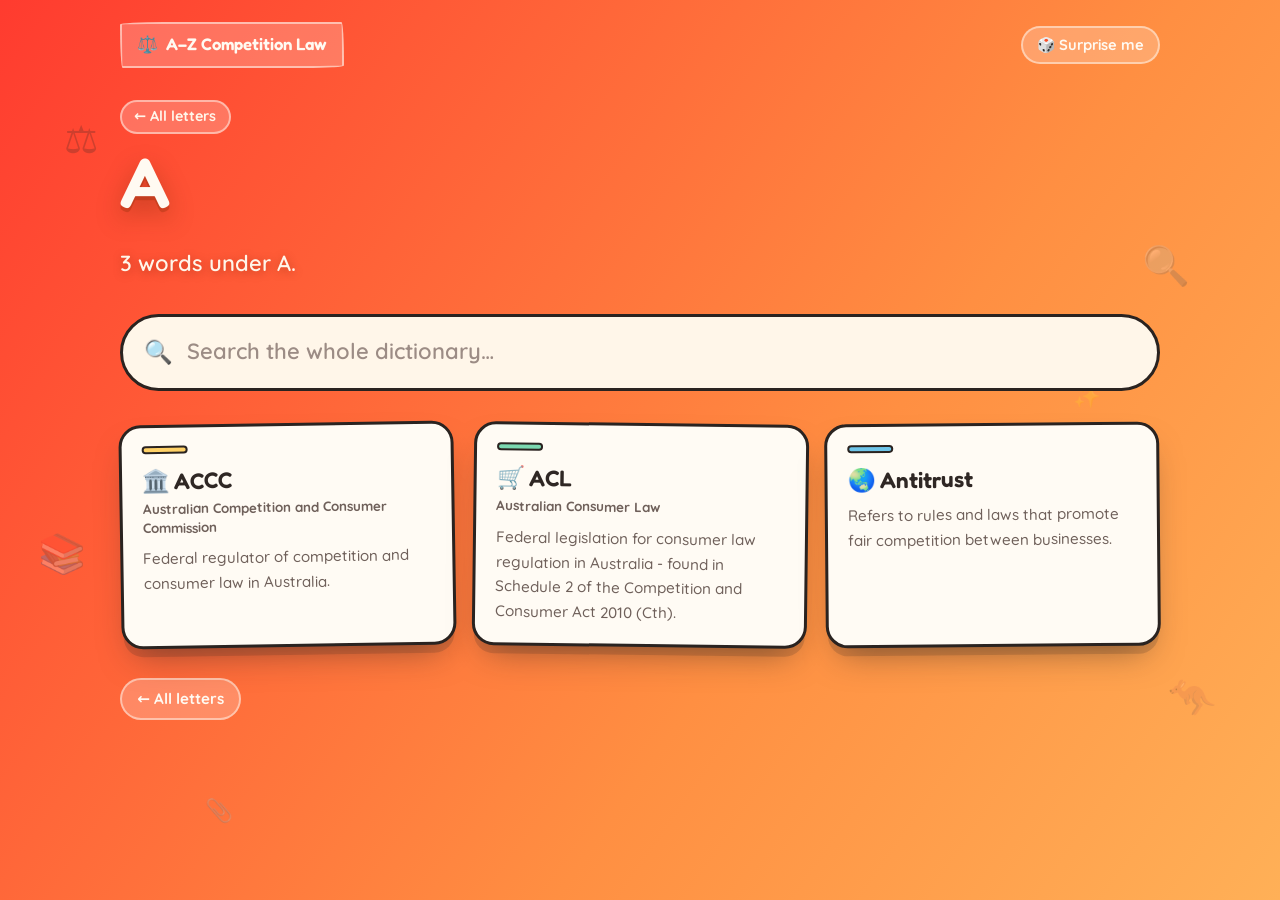
==== docs/a/index.html @ aa7a6200 "Initial commit" ====
<!doctype html>
<html lang="en-AU" data-root="../">
<head>
  <meta charset="utf-8">
  <meta name="viewport" content="width=device-width, initial-scale=1">
  <title>A — A–Z Competition Law Dictionary</title>
  <meta name="description" content="Australian competition law words beginning with A: ACCC, ACL, Antitrust.">
  <meta name="color-scheme" content="light">
  <meta name="theme-color" content="#ff5a33">
  <meta property="og:title" content="A — A–Z Competition Law Dictionary">
  <meta property="og:description" content="Australian competition law words beginning with A: ACCC, ACL, Antitrust.">
  <meta property="og:type" content="website">
  <link rel="canonical" href="https://nwbort.github.io/a-z-competition-law/a/">
  <link rel="icon" href="../icon.svg" type="image/svg+xml">
  <link rel="stylesheet" href="../style.css">
</head>
<body>
  <a class="skip" href="#main">Skip to content</a>
  <div class="doodles" aria-hidden="true"><span class="doodle">⚖️</span><span class="doodle">🔍</span><span class="doodle">📚</span><span class="doodle">🦘</span><span class="doodle">✨</span><span class="doodle">📎</span></div>

  <div class="shell">
    <header class="site-head">
      <a class="brand" href="../"><span aria-hidden="true">⚖️</span> A–Z Competition Law</a>
      <nav class="head-nav" aria-label="Site">
        
        <button class="pill" type="button" data-random hidden>🎲 Surprise me</button>
      </nav>
    </header>

    <main id="main">
      <section class="term-head">
        <a class="eyebrow" href="../">← All letters</a>
        <h1>A</h1>
      </section>

      <p class="hero-sub" style="margin-left:0;text-align:left">3 words under A.</p>

      <form class="searchbox panel" data-search hidden role="search">
        <label class="sr-only" for="q">Search the dictionary</label>
        <span class="glass" aria-hidden="true">🔍</span>
        <input id="q" type="search" autocomplete="off" placeholder="Search the whole dictionary…">
        <p class="sr-only" data-search-status role="status" aria-live="polite"></p>
      </form>
      <div class="results" data-results></div>


      <div data-browse>
        <section class="panel">
          <ul class="terms">
          <li>
            <a class="term-card" href="../a/accc/" style="--tile: var(--accent-a); --tilt: -0.9deg;">
              <h3><span aria-hidden="true">🏛️</span> ACCC</h3>
              <span class="aka">Australian Competition and Consumer Commission</span>
              <p>Federal regulator of competition and consumer law in Australia.</p>
            </a>
          </li>
          <li>
            <a class="term-card" href="../a/acl/" style="--tile: var(--accent-b); --tilt: 0.7deg;">
              <h3><span aria-hidden="true">🛒</span> ACL</h3>
              <span class="aka">Australian Consumer Law</span>
              <p>Federal legislation for consumer law regulation in Australia - found in Schedule 2 of the Competition and Consumer Act 2010 (Cth).</p>
            </a>
          </li>
          <li>
            <a class="term-card" href="../a/antitrust/" style="--tile: var(--accent-c); --tilt: -0.5deg;">
              <h3><span aria-hidden="true">🌏</span> Antitrust</h3>
              
              <p>Refers to rules and laws that promote fair competition between businesses.</p>
            </a>
          </li>
          </ul>
        </section>
      </div>

      <nav class="pager" aria-label="Letters">
        <a href="../">← All letters</a>
      </nav>

    </main>
  </div>

  <script src="../terms-index.js"></script>
  <script src="../app.js"></script>
</body>
</html>
---- docs/style.css ----
/* ==========================================================================
   A–Z Competition Law Dictionary
   A cheerful, hand-drawn stylesheet. No external requests, ever.
   ========================================================================== */

/* --- Self-hosted fonts (OFL, see fonts/OFL.txt) ------------------------- */
@font-face {
  font-family: 'Fredoka';
  src: url('fonts/fredoka-latin-var.woff2') format('woff2');
  font-weight: 300 700;
  font-stretch: 100%;
  font-style: normal;
  font-display: swap;
}
@font-face {
  font-family: 'Quicksand';
  src: url('fonts/quicksand-latin-var.woff2') format('woff2');
  font-weight: 300 700;
  font-style: normal;
  font-display: swap;
}

/* --- Tokens ------------------------------------------------------------- */
:root {
  --ember-1: #ff3b2f;
  --ember-2: #ff8f42;
  --ember-3: #ffb057;

  --paper: #fffbf4;
  --paper-2: #fff6e9;
  --ink: #2f2724;
  --ink-soft: #6f605a;
  --ink-faint: #9c8c85;
  --outline: #2a2320;
  --ribbon: #fbd46d;
  --ribbon-deep: #f2bd44;

  --shadow-hard: rgba(42, 35, 32, 0.9);
  --card-shadow: 0 10px 0 -2px rgba(42, 35, 32, 0.16), 0 18px 34px -14px rgba(42, 35, 32, 0.5);

  --accent-a: #ffd166;
  --accent-b: #7bd8b0;
  --accent-c: #6ec5e9;
  --accent-d: #c4a2f0;
  --accent-e: #ff9fb2;
  --accent-f: #ffa45b;

  --page-bg: linear-gradient(125deg, var(--ember-1) 0%, var(--ember-2) 62%, var(--ember-3) 100%);
  --chip-bg: rgba(255, 255, 255, 0.22);
  --chip-ink: #fffaf2;
  --ghost-bg: rgba(255, 255, 255, 0.14);
  --ghost-ink: rgba(255, 250, 242, 0.72);
  --ghost-line: rgba(255, 250, 242, 0.5);

  --wobble-1: 255px 15px 225px 15px / 15px 225px 15px 255px;
  --wobble-2: 15px 225px 15px 255px / 255px 15px 225px 15px;
  --wobble-3: 200px 25px 180px 30px / 28px 190px 22px 210px;

  --step: clamp(1rem, 0.6rem + 1.2vw, 1.375rem);
}

/* --- Reset-ish ---------------------------------------------------------- */
*, *::before, *::after { box-sizing: border-box; }
html { -webkit-text-size-adjust: 100%; scroll-behavior: smooth; }

body {
  margin: 0;
  min-height: 100vh;
  font-family: 'Quicksand', ui-rounded, 'Segoe UI', system-ui, sans-serif;
  font-size: var(--step);
  line-height: 1.62;
  color: var(--ink);
  background: var(--ember-2);
  overflow-x: hidden;
}

/* The gradient lives on its own fixed layer. Painting it here rather than as a
   `background-attachment: fixed` on <body> avoids the seam browsers draw where
   a fixed background meets a page taller than the viewport. */
body::before {
  content: '';
  position: fixed;
  inset: 0;
  z-index: -1;
  background: var(--page-bg);
}

h1, h2, h3, .display { font-family: 'Fredoka', 'Quicksand', ui-rounded, system-ui, sans-serif; }

img, svg { max-width: 100%; }

a { color: inherit; }

:focus-visible {
  outline: 3px dashed var(--outline);
  outline-offset: 3px;
  border-radius: 6px;
}

.skip {
  position: absolute;
  left: -9999px;
  top: 0;
  background: var(--paper);
  color: var(--ink);
  padding: 0.7em 1.1em;
  border-radius: 0 0 14px 0;
  font-weight: 700;
  z-index: 99;
}
.skip:focus { left: 0; }

.sr-only {
  position: absolute;
  width: 1px; height: 1px;
  padding: 0; margin: -1px;
  overflow: hidden;
  clip: rect(0 0 0 0);
  white-space: nowrap;
  border: 0;
}

/* --- Floating doodles --------------------------------------------------- */
.doodles {
  position: fixed;
  inset: 0;
  pointer-events: none;
  z-index: 0;
  overflow: hidden;
}
.doodle {
  position: absolute;
  font-size: clamp(1.6rem, 3vw, 2.6rem);
  opacity: 0.24;
  animation: bob 9s ease-in-out infinite;
  filter: saturate(1.1);
}
.doodle:nth-child(1) { top: 12%; left: 5%;  animation-delay: -0.4s; }
.doodle:nth-child(2) { top: 26%; right: 7%; animation-delay: -2.1s; }
.doodle:nth-child(3) { top: 58%; left: 3%;  animation-delay: -4.3s; }
.doodle:nth-child(4) { top: 74%; right: 5%; animation-delay: -1.3s; }
.doodle:nth-child(5) { top: 42%; right: 14%; animation-delay: -6.0s; font-size: 1.4rem; }
.doodle:nth-child(6) { top: 88%; left: 16%; animation-delay: -3.2s; font-size: 1.4rem; }

@keyframes bob {
  0%, 100% { transform: translateY(0) rotate(-6deg); }
  50%      { transform: translateY(-16px) rotate(8deg); }
}

/* --- Shell -------------------------------------------------------------- */
.shell {
  position: relative;
  z-index: 1;
  width: min(1040px, 100% - 2.4rem);
  margin-inline: auto;
}

main { padding-bottom: 3.5rem; }

.site-head {
  display: flex;
  flex-wrap: wrap;
  align-items: center;
  gap: 0.7rem 1rem;
  padding: 1.4rem 0 0.4rem;
}

.brand {
  display: inline-flex;
  align-items: center;
  gap: 0.5rem;
  font-family: 'Fredoka', sans-serif;
  font-weight: 600;
  font-size: 1.05rem;
  color: #fffaf2;
  text-decoration: none;
  padding: 0.42em 0.9em;
  background: var(--chip-bg);
  border: 2px solid rgba(255, 250, 242, 0.55);
  border-radius: var(--wobble-1);
  transition: transform 0.18s ease, background 0.18s ease;
}
.brand:hover { transform: rotate(-1.6deg) scale(1.03); background: rgba(255, 255, 255, 0.33); }

.head-nav {
  margin-left: auto;
  display: flex;
  align-items: center;
  gap: 0.45rem;
  flex-wrap: wrap;
}

.pill {
  font: inherit;
  font-weight: 700;
  font-size: 0.92rem;
  color: #fffaf2;
  text-decoration: none;
  background: var(--chip-bg);
  border: 2px solid rgba(255, 250, 242, 0.5);
  border-radius: 999px;
  padding: 0.36em 0.95em;
  cursor: pointer;
  transition: transform 0.16s ease, background 0.16s ease;
}
.pill:hover { transform: translateY(-2px) rotate(1.5deg); background: rgba(255, 255, 255, 0.32); }
.pill[aria-current='page'] { background: var(--ribbon); color: var(--outline); border-color: var(--outline); }

/* --- Ribbon banner ------------------------------------------------------ */
.hero { text-align: center; padding: 1.6rem 0 0.5rem; }

.ribbon {
  position: relative;
  display: inline-block;
  max-width: 100%;
  background: var(--ribbon);
  border: 3px solid var(--outline);
  border-radius: var(--wobble-3);
  padding: 1.1rem clamp(1.4rem, 5vw, 3.2rem);
  box-shadow: 6px 7px 0 -1px var(--ribbon-deep), 10px 12px 0 -2px rgba(42, 35, 32, 0.28);
  transform: rotate(-1.2deg);
}
.ribbon::before, .ribbon::after {
  content: '';
  position: absolute;
  top: 18%;
  width: clamp(18px, 4vw, 40px);
  height: 64%;
  background: var(--ribbon);
  border: 3px solid var(--outline);
  z-index: -1;
}
.ribbon::before {
  left: clamp(-34px, -3.6vw, -16px);
  clip-path: polygon(100% 0, 100% 100%, 0 78%, 30% 50%, 0 22%);
  border-radius: 8px 0 0 8px;
}
.ribbon::after {
  right: clamp(-34px, -3.6vw, -16px);
  clip-path: polygon(0 0, 0 100%, 100% 78%, 70% 50%, 100% 22%);
  border-radius: 0 8px 8px 0;
}

.ribbon h1 {
  margin: 0;
  font-size: clamp(1.5rem, 1rem + 2.6vw, 2.7rem);
  line-height: 1.14;
  font-weight: 600;
  color: var(--outline);
  letter-spacing: -0.01em;
}
.ribbon .tag {
  display: block;
  font-family: 'Quicksand', sans-serif;
  font-weight: 700;
  font-size: 0.72em;
  color: #6b4f16;
}

.hero-sub {
  max-width: 46ch;
  margin: 1.6rem auto 0;
  color: #fff6ea;
  font-weight: 600;
  text-shadow: 0 2px 10px rgba(120, 40, 10, 0.42);
}

/* --- Cards -------------------------------------------------------------- */
.card {
  background: var(--paper);
  border: 3px solid var(--outline);
  border-radius: 26px;
  box-shadow: var(--card-shadow);
  padding: clamp(1.2rem, 3vw, 2rem);
}

.panel { margin: 2rem 0; }

.panel-title {
  display: flex;
  align-items: center;
  gap: 0.55rem;
  margin: 0 0 1rem;
  font-size: clamp(1.25rem, 1rem + 1vw, 1.8rem);
  font-weight: 600;
  color: var(--ink);
}
.panel-title .emoji { font-size: 0.95em; }

/* --- Search ------------------------------------------------------------- */
.searchbox { position: relative; }

.searchbox input {
  font: inherit;
  font-weight: 600;
  width: 100%;
  padding: 0.8em 1em 0.8em 2.9em;
  color: var(--ink);
  background: var(--paper-2);
  border: 3px solid var(--outline);
  border-radius: 999px;
  transition: transform 0.16s ease, box-shadow 0.16s ease;
}
.searchbox input::placeholder { color: var(--ink-faint); font-weight: 600; }
.searchbox input:focus {
  outline: none;
  transform: scale(1.012);
  box-shadow: 0 0 0 4px var(--ribbon);
}
.searchbox .glass {
  position: absolute;
  left: 1.05em;
  top: 50%;
  transform: translateY(-50%);
  font-size: 1.05em;
  pointer-events: none;
}

.results { margin-top: 1rem; display: grid; gap: 0.6rem; }
.results:empty { display: none; }

.result {
  display: flex;
  flex-wrap: wrap;
  align-items: baseline;
  gap: 0.2rem 0.6rem;
  padding: 0.6em 0.9em;
  text-decoration: none;
  background: var(--paper-2);
  border: 2px solid var(--outline);
  border-radius: 16px;
  transition: transform 0.14s ease, background 0.14s ease;
}
.result:hover, .result:focus-visible { transform: translateX(5px) rotate(-0.5deg); background: var(--ribbon); }
.result b { font-family: 'Fredoka', sans-serif; font-weight: 600; }
.result span { color: var(--ink-soft); font-size: 0.86em; }

.no-results {
  margin-top: 1rem;
  text-align: center;
  color: var(--ink-soft);
  font-weight: 600;
}

/* --- A–Z grid ----------------------------------------------------------- */
.alphabet {
  display: grid;
  grid-template-columns: repeat(7, 1fr);
  gap: 0.7rem;
  list-style: none;
  padding: 0;
  margin: 0;
}

/* 26 letters over 7 columns leaves 5 stranded on the last row. Starting that
   row one column in centres it: (7 - 5) / 2 = 1. */
.alphabet > li:nth-child(22) { grid-column-start: 2; }

@media (max-width: 640px) {
  .alphabet { grid-template-columns: repeat(4, 1fr); }
  /* 4 columns leaves 2 on the last row: (4 - 2) / 2 = 1. */
  .alphabet > li:nth-child(22) { grid-column-start: auto; }
  .alphabet > li:nth-child(25) { grid-column-start: 2; }
}

.letter {
  display: flex;
  flex-direction: column;
  align-items: center;
  justify-content: center;
  aspect-ratio: 1;
  font-family: 'Fredoka', sans-serif;
  font-size: clamp(1.6rem, 4vw, 2.6rem);
  font-weight: 600;
  text-decoration: none;
  color: var(--outline);
  border: 3px solid var(--outline);
  border-radius: 20px;
  background: var(--tile, var(--accent-a));
  box-shadow: 0 5px 0 -1px rgba(42, 35, 32, 0.55);
  transition: transform 0.16s ease, box-shadow 0.16s ease;
}
.letter .count {
  font-family: 'Quicksand', sans-serif;
  font-size: 0.36em;
  font-weight: 700;
  letter-spacing: 0.02em;
  opacity: 0.8;
  margin-top: 0.1em;
}
.letter:hover, .letter:focus-visible {
  transform: translateY(-5px) rotate(-3deg) scale(1.05);
  box-shadow: 0 10px 0 -1px rgba(42, 35, 32, 0.55);
}

.letter.soon {
  background: var(--ghost-bg);
  border-style: dashed;
  border-color: var(--ghost-line);
  color: var(--ghost-ink);
  box-shadow: none;
  cursor: default;
}
.letter.soon .count { font-size: 0.9rem; opacity: 0.9; }

/* --- Term cards --------------------------------------------------------- */
.terms {
  display: grid;
  gap: 1.1rem;
  grid-template-columns: repeat(auto-fill, minmax(260px, 1fr));
  list-style: none;
  padding: 0;
  margin: 0;
}

.term-card {
  display: flex;
  flex-direction: column;
  gap: 0.35rem;
  height: 100%;
  padding: 1.15rem 1.25rem;
  text-decoration: none;
  color: var(--ink);
  background: var(--paper);
  border: 3px solid var(--outline);
  border-radius: 22px;
  box-shadow: var(--card-shadow);
  transform: rotate(var(--tilt, -0.7deg));
  transition: transform 0.18s ease, box-shadow 0.18s ease;
}
.term-card::before {
  content: '';
  display: block;
  width: 46px;
  height: 8px;
  margin-bottom: 0.5rem;
  border-radius: 999px;
  background: var(--tile, var(--accent-a));
  border: 2px solid var(--outline);
}
.term-card:hover, .term-card:focus-visible {
  transform: rotate(0deg) translateY(-6px);
  box-shadow: 0 16px 0 -3px rgba(42, 35, 32, 0.18), 0 26px 40px -18px rgba(42, 35, 32, 0.6);
}
.term-card h3 {
  margin: 0;
  font-size: 1.4rem;
  font-weight: 600;
  line-height: 1.2;
}
.term-card .aka {
  font-size: 0.84rem;
  font-weight: 700;
  color: var(--ink-soft);
  line-height: 1.35;
}
.term-card p {
  margin: 0.3rem 0 0;
  font-size: 0.95rem;
  color: var(--ink-soft);
  font-weight: 500;
}

/* --- Term page ---------------------------------------------------------- */
.term-head { text-align: left; padding: 1.4rem 0 0.2rem; }
.term-head .eyebrow {
  display: inline-block;
  font-weight: 700;
  font-size: 0.9rem;
  color: #fff6ea;
  background: var(--chip-bg);
  border: 2px solid rgba(255, 250, 242, 0.5);
  border-radius: 999px;
  padding: 0.25em 0.85em;
  text-decoration: none;
}
.term-head h1 {
  margin: 0.7rem 0 0;
  font-size: clamp(2.4rem, 1.4rem + 5vw, 4.4rem);
  font-weight: 600;
  line-height: 1.02;
  color: #fffaf2;
  text-shadow: 0 4px 0 rgba(150, 50, 12, 0.35), 0 10px 26px rgba(120, 40, 10, 0.45);
  letter-spacing: -0.02em;
}

.definition { font-size: 1.06em; }
.definition .aka {
  margin: 0 0 1rem;
  font-weight: 600;
}
.definition .aka b {
  font-weight: 700;
  border-bottom: 3px solid var(--ribbon-deep);
  padding-bottom: 1px;
}
.definition p { margin: 0 0 1rem; }
.definition p:last-child { margin-bottom: 0; }

.plainly {
  display: flex;
  gap: 0.75rem;
  align-items: flex-start;
  margin-top: 1.5rem;
  padding: 1rem 1.15rem;
  background: var(--paper-2);
  border: 3px dashed var(--outline);
  border-radius: var(--wobble-2);
  font-weight: 600;
}
.plainly .emoji { font-size: 1.4rem; line-height: 1.2; flex: none; }
.plainly p { margin: 0; }
.plainly strong {
  display: block;
  font-family: 'Fredoka', sans-serif;
  font-size: 0.8rem;
  text-transform: uppercase;
  letter-spacing: 0.09em;
  color: var(--ink-soft);
  margin-bottom: 0.15rem;
}

.meta-row {
  display: flex;
  flex-wrap: wrap;
  gap: 0.5rem;
  margin-top: 1.5rem;
  padding-top: 1.2rem;
  border-top: 3px dotted var(--ink-faint);
  align-items: center;
}
.meta-row .label { font-weight: 700; font-size: 0.9rem; color: var(--ink-soft); }

.tagchip {
  font-size: 0.85rem;
  font-weight: 700;
  text-decoration: none;
  color: var(--ink);
  background: var(--paper-2);
  border: 2px solid var(--outline);
  border-radius: 999px;
  padding: 0.22em 0.8em;
  transition: transform 0.14s ease, background 0.14s ease;
}
a.tagchip:hover { transform: rotate(-2deg) scale(1.05); background: var(--ribbon); }

.pager {
  display: flex;
  flex-wrap: wrap;
  justify-content: space-between;
  gap: 0.7rem;
  margin: 1.6rem 0;
}
.pager a {
  font-weight: 700;
  font-size: 0.95rem;
  color: #fffaf2;
  text-decoration: none;
  background: var(--chip-bg);
  border: 2px solid rgba(255, 250, 242, 0.5);
  border-radius: 999px;
  padding: 0.42em 1em;
  transition: transform 0.16s ease, background 0.16s ease;
}
.pager a:hover { transform: translateY(-2px); background: rgba(255, 255, 255, 0.32); }

/* --- Prose (about) ------------------------------------------------------ */
.prose h2 { margin: 1.8rem 0 0.6rem; font-size: 1.4rem; font-weight: 600; }
.prose h2:first-child { margin-top: 0; }
.prose p, .prose li { color: var(--ink); }
.prose ul { padding-left: 1.2rem; }
.prose li { margin-bottom: 0.4rem; }
.prose a { font-weight: 700; text-decoration-thickness: 2px; text-underline-offset: 3px; }
.prose code {
  font-family: ui-monospace, SFMono-Regular, Menlo, monospace;
  font-size: 0.86em;
  background: var(--paper-2);
  border: 1px solid var(--ink-faint);
  border-radius: 6px;
  padding: 0.1em 0.4em;
}

/* --- Callout ------------------------------------------------------------ */
.callout {
  display: flex;
  gap: 0.8rem;
  align-items: flex-start;
  margin: 2rem 0;
  padding: 1rem 1.2rem;
  background: rgba(255, 251, 244, 0.16);
  border: 2px dashed rgba(255, 250, 242, 0.55);
  border-radius: var(--wobble-1);
  color: #fff6ea;
  font-weight: 600;
  font-size: 0.95rem;
}
.callout .emoji { font-size: 1.3rem; flex: none; }
.callout p { margin: 0; }
.callout a { color: #fff; }

/* --- Empty state -------------------------------------------------------- */
.empty {
  text-align: center;
  padding: 2.4rem 1rem;
  color: var(--ink-soft);
  font-weight: 600;
}
.empty .big { display: block; font-size: 3rem; margin-bottom: 0.4rem; }

/* --- Motion & print ----------------------------------------------------- */
@media (prefers-reduced-motion: reduce) {
  html { scroll-behavior: auto; }
  *, *::before, *::after {
    animation-duration: 0.001ms !important;
    animation-iteration-count: 1 !important;
    transition-duration: 0.001ms !important;
  }
  .term-card { transform: none; }
  .ribbon { transform: none; }
}

@media print {
  body { background: #fff; color: #000; }
  .doodles, .site-head, .pager, .searchbox { display: none; }
  .card { box-shadow: none; }
}
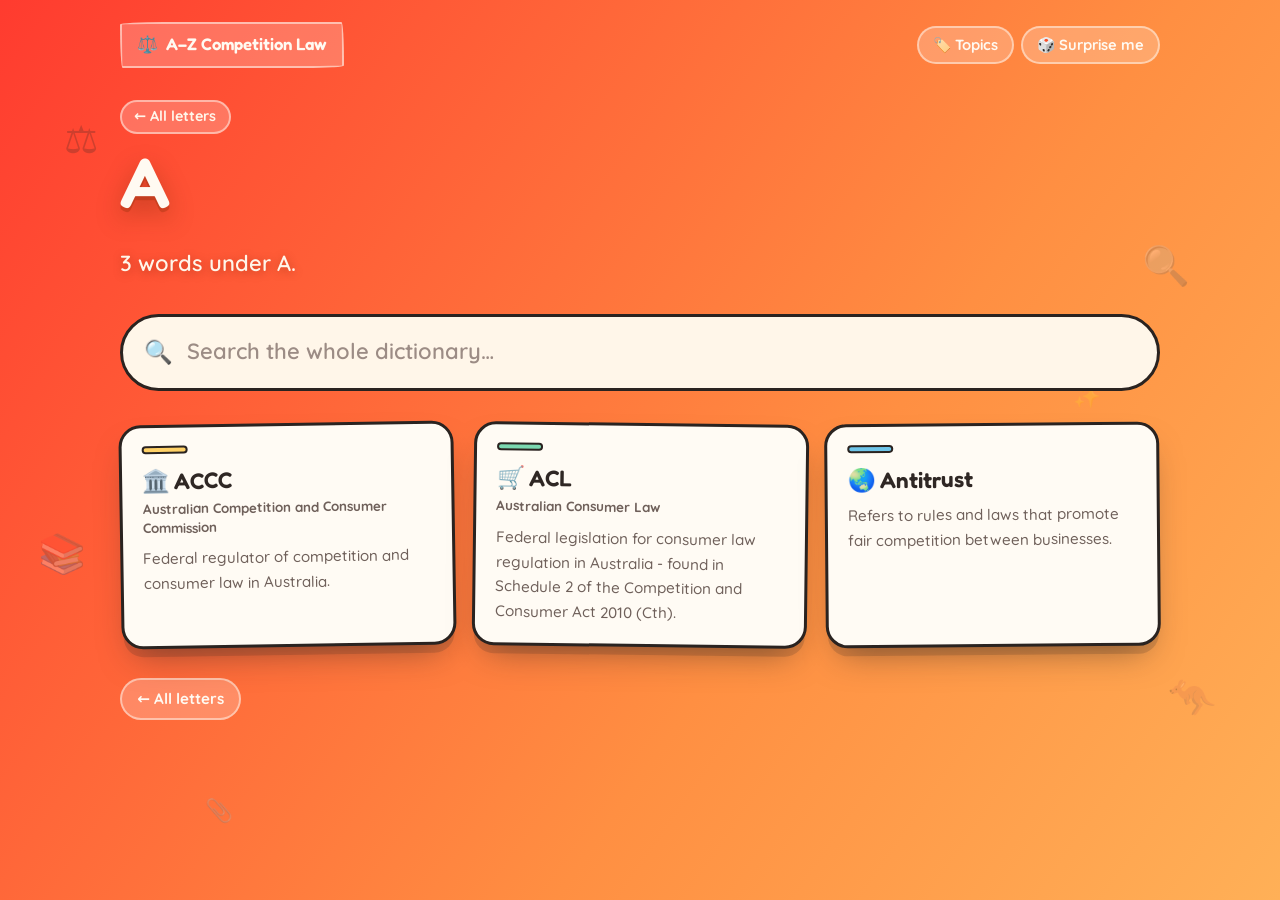
==== commit 30a96265: "Add a page for every topic Each distinct tag now gets a page at /topics/<tag>/ listing the words fil" ====
--- a/docs/a/index.html
+++ b/docs/a/index.html
@@ -22,7 +22,7 @@
     <header class="site-head">
       <a class="brand" href="../"><span aria-hidden="true">⚖️</span> A–Z Competition Law</a>
       <nav class="head-nav" aria-label="Site">
-        
+        <a class="pill" href="../topics/">🏷️ Topics</a>
         <button class="pill" type="button" data-random hidden>🎲 Surprise me</button>
       </nav>
     </header>
--- a/docs/style.css
+++ b/docs/style.css
@@ -459,6 +459,56 @@
   font-size: 0.95rem;
   color: var(--ink-soft);
   font-weight: 500;
+}
+
+/* --- Topic tiles -------------------------------------------------------- */
+.topics {
+  display: grid;
+  gap: 0.9rem;
+  grid-template-columns: repeat(auto-fill, minmax(190px, 1fr));
+  list-style: none;
+  padding: 0;
+  margin: 0;
+}
+
+.topic {
+  display: flex;
+  flex-direction: column;
+  height: 100%;
+  padding: 0.95rem 1.1rem;
+  text-decoration: none;
+  color: var(--ink);
+  background: var(--paper);
+  border: 3px solid var(--outline);
+  border-radius: 18px;
+  box-shadow: var(--card-shadow);
+  transform: rotate(var(--tilt, -0.6deg));
+  transition: transform 0.18s ease, box-shadow 0.18s ease;
+}
+.topic::before {
+  content: '';
+  display: block;
+  width: 34px;
+  height: 8px;
+  margin-bottom: 0.5rem;
+  border-radius: 999px;
+  background: var(--tile, var(--accent-a));
+  border: 2px solid var(--outline);
+}
+.topic:hover, .topic:focus-visible {
+  transform: rotate(0deg) translateY(-5px);
+  box-shadow: 0 14px 0 -3px rgba(42, 35, 32, 0.18), 0 24px 36px -18px rgba(42, 35, 32, 0.6);
+}
+.topic .name {
+  font-family: 'Fredoka', sans-serif;
+  font-size: 1.15rem;
+  font-weight: 600;
+  line-height: 1.25;
+}
+.topic .count {
+  font-size: 0.85rem;
+  font-weight: 700;
+  color: var(--ink-soft);
 }
 
 /* --- Term page ---------------------------------------------------------- */
@@ -616,6 +666,7 @@
     transition-duration: 0.001ms !important;
   }
   .term-card { transform: none; }
+  .topic { transform: none; }
   .ribbon { transform: none; }
 }
 
